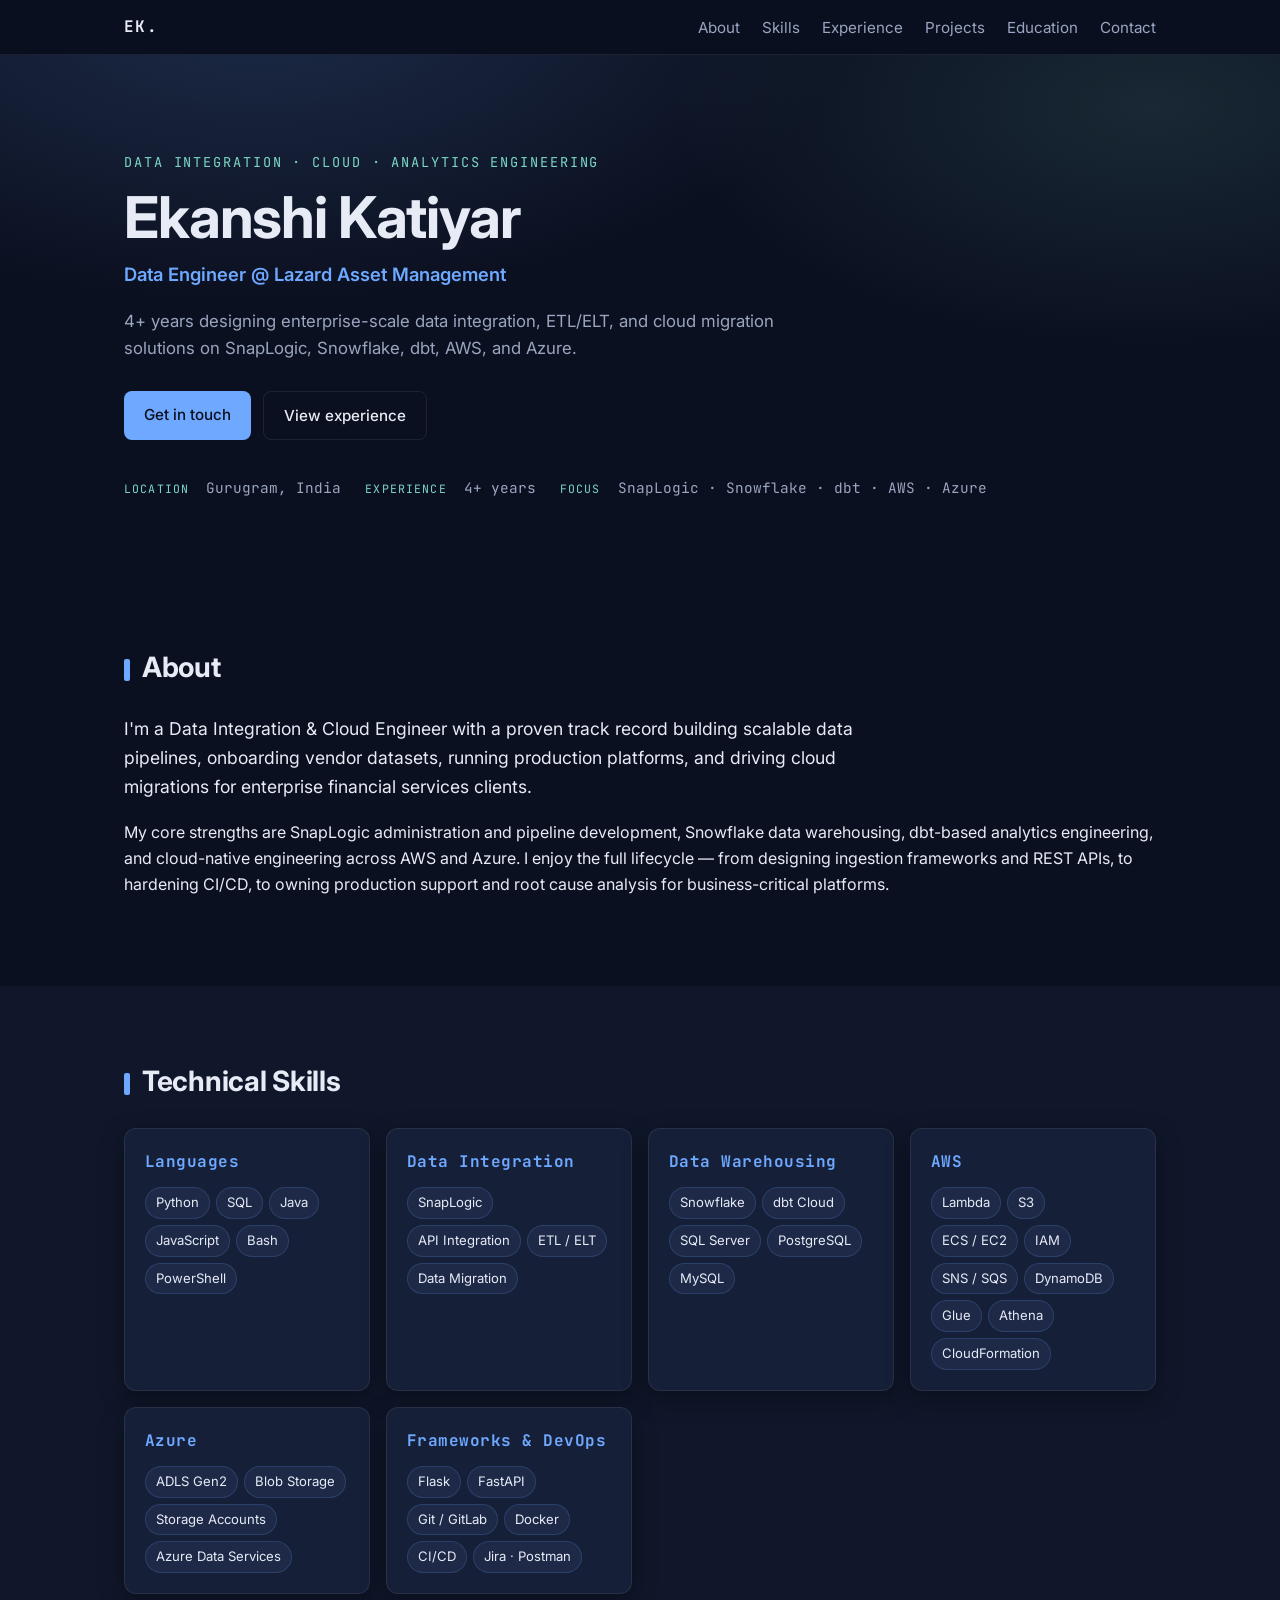
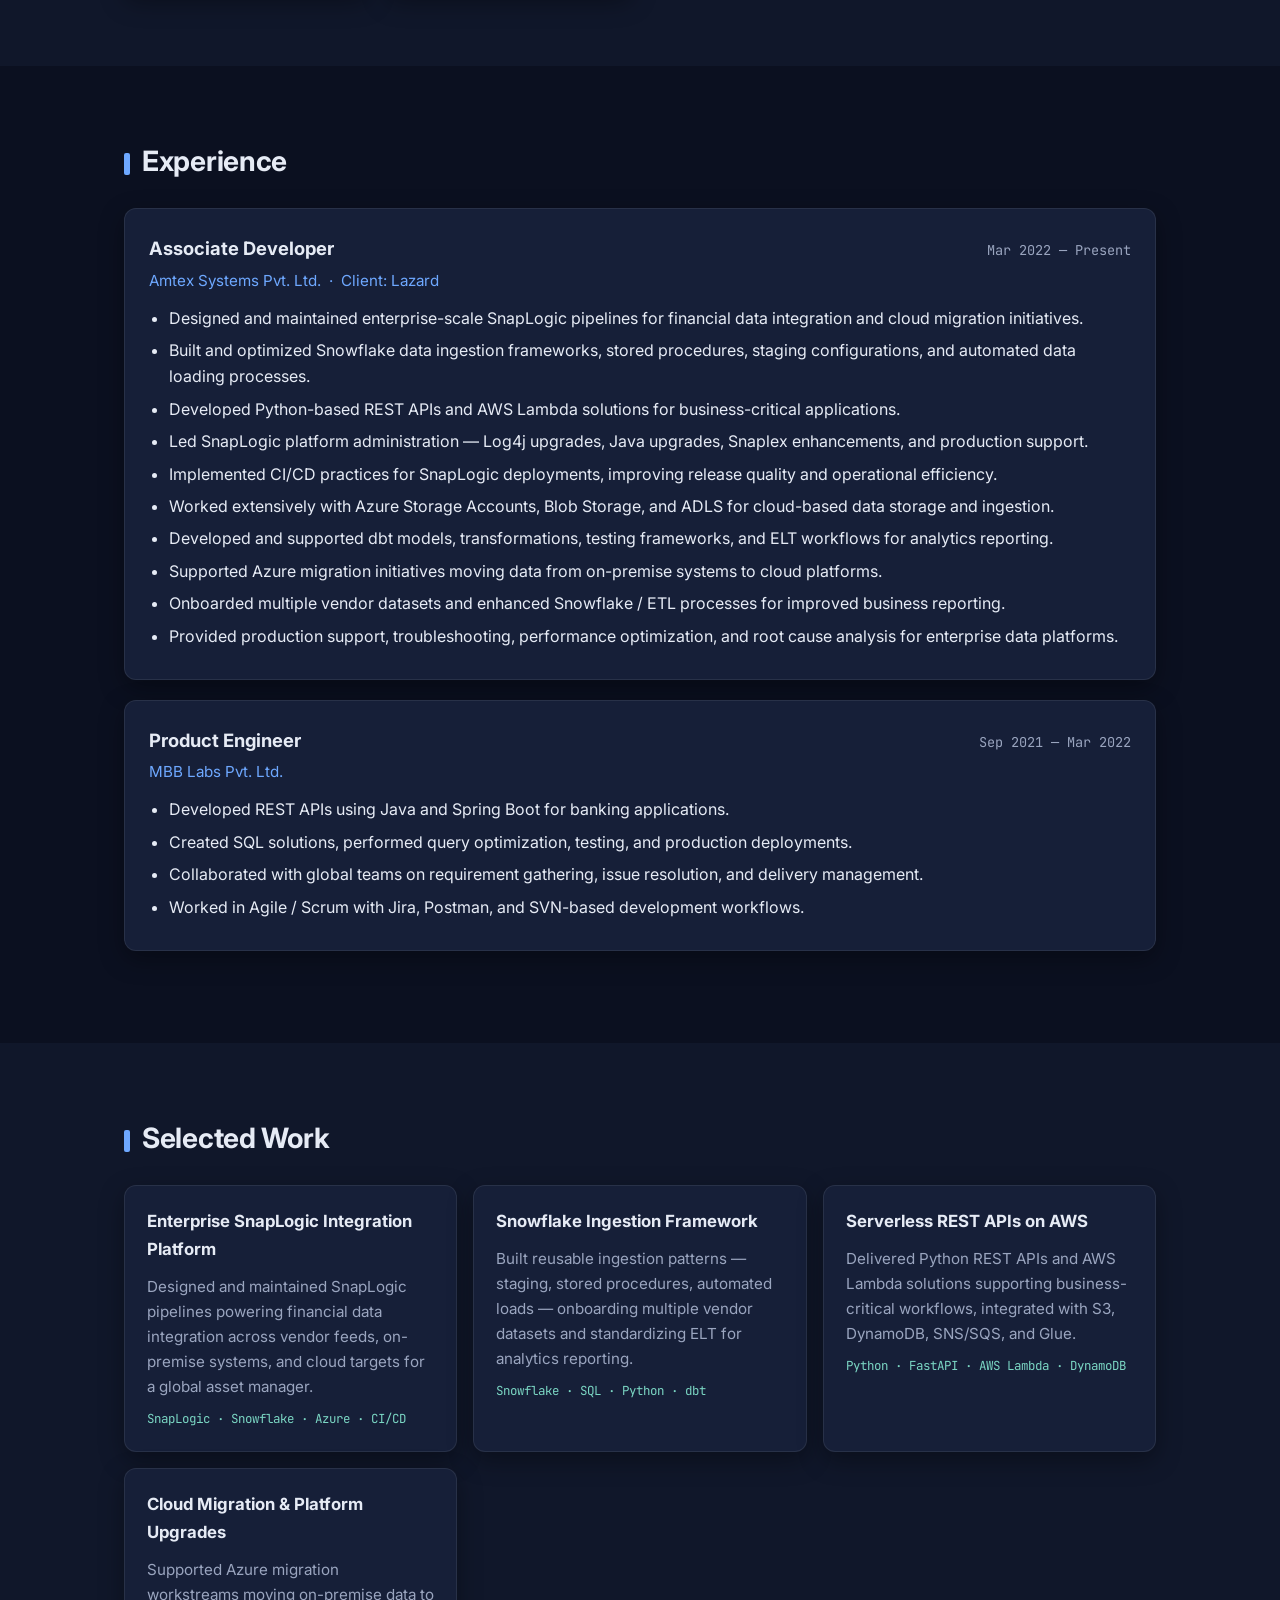
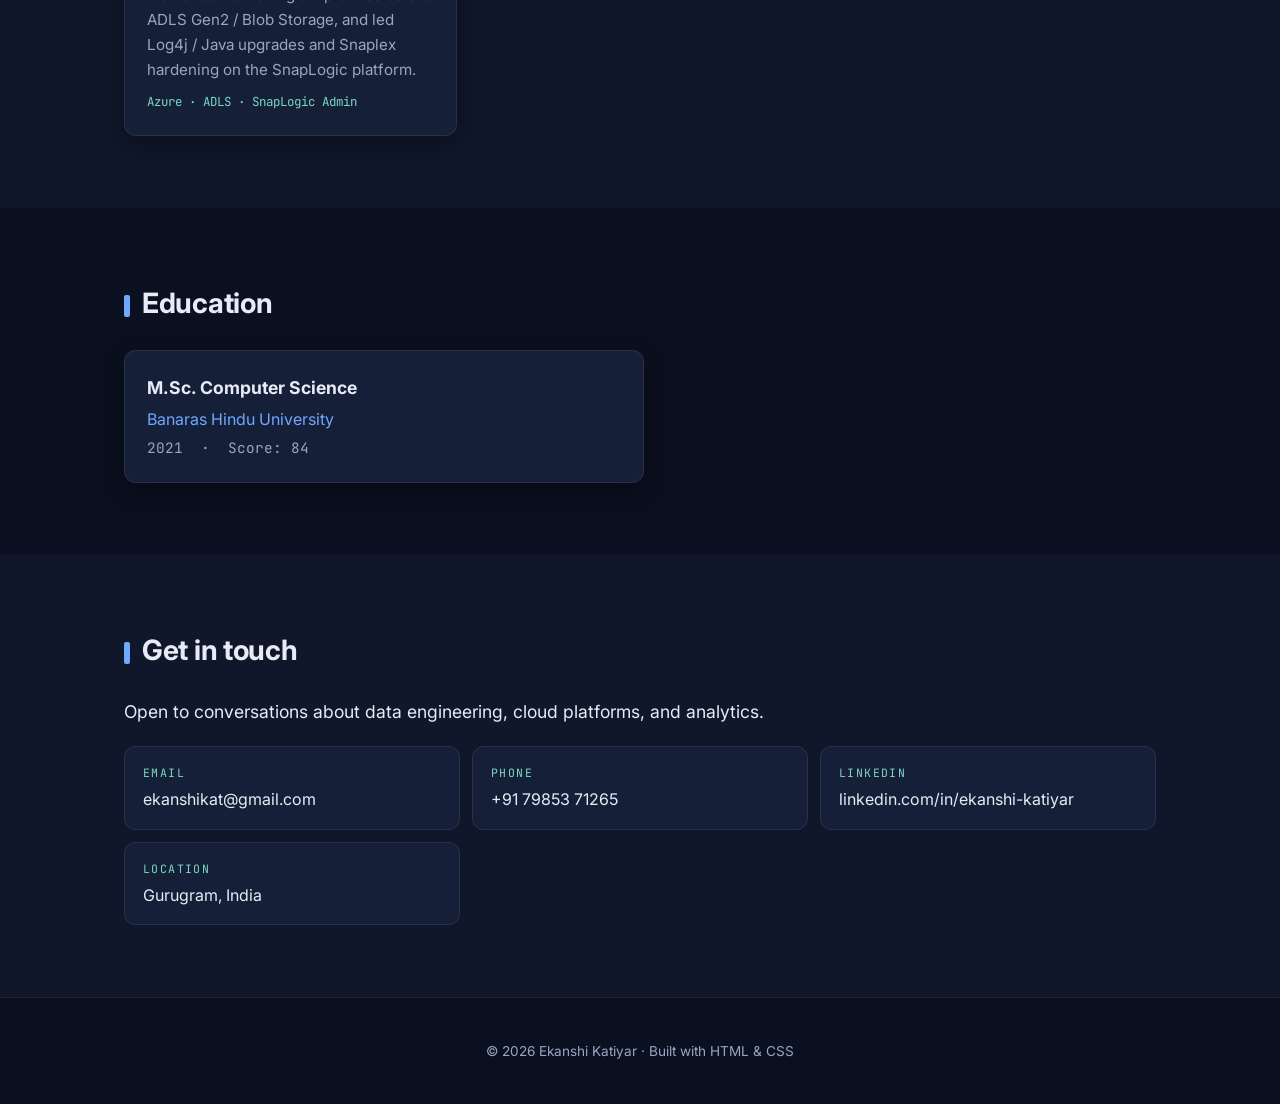
==== home.html @ 67f12a3a "Initial portfolio: animated intro + resume page" ====
<!DOCTYPE html>
<html lang="en">
<head>
  <meta charset="UTF-8" />
  <meta name="viewport" content="width=device-width, initial-scale=1.0" />
  <title>Ekanshi Katiyar — Data Integration & Cloud Engineer</title>
  <meta name="description" content="Portfolio of Ekanshi Katiyar — Data Integration & Cloud Engineer with 4+ years building enterprise data pipelines on SnapLogic, Snowflake, dbt, AWS, and Azure." />
  <link rel="stylesheet" href="styles.css" />
  <link rel="preconnect" href="https://fonts.googleapis.com" />
  <link rel="preconnect" href="https://fonts.gstatic.com" crossorigin />
  <link href="https://fonts.googleapis.com/css2?family=Inter:wght@400;500;600;700&family=JetBrains+Mono:wght@400;500&display=swap" rel="stylesheet" />
</head>
<body>
  <nav class="nav">
    <div class="nav-inner">
      <a href="#top" class="nav-logo">EK.</a>
      <ul class="nav-links">
        <li><a href="#about">About</a></li>
        <li><a href="#skills">Skills</a></li>
        <li><a href="#experience">Experience</a></li>
        <li><a href="#projects">Projects</a></li>
        <li><a href="#education">Education</a></li>
        <li><a href="#contact">Contact</a></li>
      </ul>
    </div>
  </nav>

  <header id="top" class="hero">
    <div class="container">
      <p class="hero-eyebrow">Data Integration &middot; Cloud &middot; Analytics Engineering</p>
      <h1>Ekanshi Katiyar</h1>
      <p class="hero-title">Data Engineer @ Lazard Asset Management</p>
      <p class="hero-sub">
        4+ years designing enterprise-scale data integration, ETL/ELT, and cloud migration
        solutions on SnapLogic, Snowflake, dbt, AWS, and Azure.
      </p>
      <div class="hero-cta">
        <a class="btn btn-primary" href="#contact">Get in touch</a>
        <a class="btn btn-ghost" href="#experience">View experience</a>
      </div>
      <ul class="hero-meta">
        <li><span>Location</span> Gurugram, India</li>
        <li><span>Experience</span> 4+ years</li>
        <li><span>Focus</span> SnapLogic &middot; Snowflake &middot; dbt &middot; AWS &middot; Azure</li>
      </ul>
    </div>
  </header>

  <main>
    <section id="about" class="section">
      <div class="container">
        <h2>About</h2>
        <p class="lead">
          I'm a Data Integration &amp; Cloud Engineer with a proven track record building
          scalable data pipelines, onboarding vendor datasets, running production platforms,
          and driving cloud migrations for enterprise financial services clients.
        </p>
        <p>
          My core strengths are SnapLogic administration and pipeline development,
          Snowflake data warehousing, dbt-based analytics engineering, and cloud-native
          engineering across AWS and Azure. I enjoy the full lifecycle &mdash; from
          designing ingestion frameworks and REST APIs, to hardening CI/CD, to owning
          production support and root cause analysis for business-critical platforms.
        </p>
      </div>
    </section>

    <section id="skills" class="section section-alt">
      <div class="container">
        <h2>Technical Skills</h2>
        <div class="skills-grid">
          <div class="skill-card">
            <h3>Languages</h3>
            <ul>
              <li>Python</li><li>SQL</li><li>Java</li>
              <li>JavaScript</li><li>Bash</li><li>PowerShell</li>
            </ul>
          </div>
          <div class="skill-card">
            <h3>Data Integration</h3>
            <ul>
              <li>SnapLogic</li><li>API Integration</li>
              <li>ETL / ELT</li><li>Data Migration</li>
            </ul>
          </div>
          <div class="skill-card">
            <h3>Data Warehousing</h3>
            <ul>
              <li>Snowflake</li><li>dbt Cloud</li>
              <li>SQL Server</li><li>PostgreSQL</li><li>MySQL</li>
            </ul>
          </div>
          <div class="skill-card">
            <h3>AWS</h3>
            <ul>
              <li>Lambda</li><li>S3</li><li>ECS / EC2</li>
              <li>IAM</li><li>SNS / SQS</li><li>DynamoDB</li>
              <li>Glue</li><li>Athena</li><li>CloudFormation</li>
            </ul>
          </div>
          <div class="skill-card">
            <h3>Azure</h3>
            <ul>
              <li>ADLS Gen2</li><li>Blob Storage</li>
              <li>Storage Accounts</li><li>Azure Data Services</li>
            </ul>
          </div>
          <div class="skill-card">
            <h3>Frameworks &amp; DevOps</h3>
            <ul>
              <li>Flask</li><li>FastAPI</li>
              <li>Git / GitLab</li><li>Docker</li>
              <li>CI/CD</li><li>Jira &middot; Postman</li>
            </ul>
          </div>
        </div>
      </div>
    </section>

    <section id="experience" class="section">
      <div class="container">
        <h2>Experience</h2>

        <article class="job">
          <header class="job-header">
            <div>
              <h3>Associate Developer</h3>
              <p class="job-company">Amtex Systems Pvt. Ltd. &nbsp;&middot;&nbsp; Client: Lazard</p>
            </div>
            <p class="job-dates">Mar 2022 &mdash; Present</p>
          </header>
          <ul class="job-points">
            <li>Designed and maintained enterprise-scale SnapLogic pipelines for financial data integration and cloud migration initiatives.</li>
            <li>Built and optimized Snowflake data ingestion frameworks, stored procedures, staging configurations, and automated data loading processes.</li>
            <li>Developed Python-based REST APIs and AWS Lambda solutions for business-critical applications.</li>
            <li>Led SnapLogic platform administration &mdash; Log4j upgrades, Java upgrades, Snaplex enhancements, and production support.</li>
            <li>Implemented CI/CD practices for SnapLogic deployments, improving release quality and operational efficiency.</li>
            <li>Worked extensively with Azure Storage Accounts, Blob Storage, and ADLS for cloud-based data storage and ingestion.</li>
            <li>Developed and supported dbt models, transformations, testing frameworks, and ELT workflows for analytics reporting.</li>
            <li>Supported Azure migration initiatives moving data from on-premise systems to cloud platforms.</li>
            <li>Onboarded multiple vendor datasets and enhanced Snowflake / ETL processes for improved business reporting.</li>
            <li>Provided production support, troubleshooting, performance optimization, and root cause analysis for enterprise data platforms.</li>
          </ul>
        </article>

        <article class="job">
          <header class="job-header">
            <div>
              <h3>Product Engineer</h3>
              <p class="job-company">MBB Labs Pvt. Ltd.</p>
            </div>
            <p class="job-dates">Sep 2021 &mdash; Mar 2022</p>
          </header>
          <ul class="job-points">
            <li>Developed REST APIs using Java and Spring Boot for banking applications.</li>
            <li>Created SQL solutions, performed query optimization, testing, and production deployments.</li>
            <li>Collaborated with global teams on requirement gathering, issue resolution, and delivery management.</li>
            <li>Worked in Agile / Scrum with Jira, Postman, and SVN-based development workflows.</li>
          </ul>
        </article>
      </div>
    </section>

    <section id="projects" class="section section-alt">
      <div class="container">
        <h2>Selected Work</h2>
        <div class="projects-grid">
          <div class="project-card">
            <h3>Enterprise SnapLogic Integration Platform</h3>
            <p>Designed and maintained SnapLogic pipelines powering financial data integration across vendor feeds, on-premise systems, and cloud targets for a global asset manager.</p>
            <p class="project-tags">SnapLogic &middot; Snowflake &middot; Azure &middot; CI/CD</p>
          </div>
          <div class="project-card">
            <h3>Snowflake Ingestion Framework</h3>
            <p>Built reusable ingestion patterns &mdash; staging, stored procedures, automated loads &mdash; onboarding multiple vendor datasets and standardizing ELT for analytics reporting.</p>
            <p class="project-tags">Snowflake &middot; SQL &middot; Python &middot; dbt</p>
          </div>
          <div class="project-card">
            <h3>Serverless REST APIs on AWS</h3>
            <p>Delivered Python REST APIs and AWS Lambda solutions supporting business-critical workflows, integrated with S3, DynamoDB, SNS/SQS, and Glue.</p>
            <p class="project-tags">Python &middot; FastAPI &middot; AWS Lambda &middot; DynamoDB</p>
          </div>
          <div class="project-card">
            <h3>Cloud Migration &amp; Platform Upgrades</h3>
            <p>Supported Azure migration workstreams moving on-premise data to ADLS Gen2 / Blob Storage, and led Log4j / Java upgrades and Snaplex hardening on the SnapLogic platform.</p>
            <p class="project-tags">Azure &middot; ADLS &middot; SnapLogic Admin</p>
          </div>
        </div>
      </div>
    </section>

    <section id="education" class="section">
      <div class="container">
        <h2>Education</h2>
        <div class="edu-card">
          <h3>M.Sc. Computer Science</h3>
          <p class="edu-inst">Banaras Hindu University</p>
          <p class="edu-meta">2021 &nbsp;&middot;&nbsp; Score: 84</p>
        </div>
      </div>
    </section>

    <section id="contact" class="section section-alt">
      <div class="container contact">
        <h2>Get in touch</h2>
        <p class="lead">
          Open to conversations about data engineering, cloud platforms, and analytics.
        </p>
        <ul class="contact-list">
          <li>
            <span class="contact-label">Email</span>
            <a href="mailto:ekanshikat@gmail.com">ekanshikat@gmail.com</a>
          </li>
          <li>
            <span class="contact-label">Phone</span>
            <a href="tel:+917985371265">+91 79853 71265</a>
          </li>
          <li>
            <span class="contact-label">LinkedIn</span>
            <a href="https://www.linkedin.com/in/ekanshi-katiyar/" target="_blank" rel="noopener">linkedin.com/in/ekanshi-katiyar</a>
          </li>
          <li>
            <span class="contact-label">Location</span>
            <span>Gurugram, India</span>
          </li>
        </ul>
      </div>
    </section>
  </main>

  <footer class="footer">
    <div class="container">
      <p>&copy; <span id="year"></span> Ekanshi Katiyar &middot; Built with HTML &amp; CSS</p>
    </div>
  </footer>

  <script>
    document.getElementById('year').textContent = new Date().getFullYear();
  </script>
</body>
</html>
---- styles.css ----
:root {
  --bg: #0b1020;
  --bg-alt: #10172a;
  --surface: #161f38;
  --text: #e6ebf5;
  --muted: #9aa5bf;
  --accent: #6ea8ff;
  --accent-2: #7bd7c4;
  --border: rgba(255, 255, 255, 0.08);
  --shadow: 0 8px 24px rgba(0, 0, 0, 0.35);
  --radius: 12px;
  --maxw: 1080px;
}

* { box-sizing: border-box; }

html { scroll-behavior: smooth; }

body {
  margin: 0;
  font-family: 'Inter', system-ui, -apple-system, Segoe UI, Roboto, Arial, sans-serif;
  color: var(--text);
  background: var(--bg);
  line-height: 1.65;
  -webkit-font-smoothing: antialiased;
}

.container {
  max-width: var(--maxw);
  margin: 0 auto;
  padding: 0 24px;
}

/* Nav */
.nav {
  position: sticky;
  top: 0;
  z-index: 10;
  background: rgba(11, 16, 32, 0.85);
  backdrop-filter: saturate(140%) blur(10px);
  border-bottom: 1px solid var(--border);
}
.nav-inner {
  max-width: var(--maxw);
  margin: 0 auto;
  padding: 14px 24px;
  display: flex;
  align-items: center;
  justify-content: space-between;
}
.nav-logo {
  font-weight: 700;
  letter-spacing: 0.08em;
  color: var(--text);
  text-decoration: none;
  font-family: 'JetBrains Mono', monospace;
}
.nav-links {
  list-style: none;
  display: flex;
  gap: 22px;
  margin: 0;
  padding: 0;
  flex-wrap: wrap;
}
.nav-links a {
  color: var(--muted);
  text-decoration: none;
  font-size: 0.95rem;
  transition: color 0.15s ease;
}
.nav-links a:hover { color: var(--accent); }

/* Hero */
.hero {
  padding: 96px 0 72px;
  background:
    radial-gradient(1000px 500px at 20% -10%, rgba(110, 168, 255, 0.18), transparent 60%),
    radial-gradient(800px 400px at 90% 10%, rgba(123, 215, 196, 0.12), transparent 60%),
    var(--bg);
}
.hero-eyebrow {
  color: var(--accent-2);
  font-family: 'JetBrains Mono', monospace;
  font-size: 0.85rem;
  letter-spacing: 0.14em;
  text-transform: uppercase;
  margin: 0 0 12px;
}
.hero h1 {
  font-size: clamp(2.4rem, 5vw, 3.6rem);
  line-height: 1.1;
  margin: 0 0 10px;
  letter-spacing: -0.02em;
}
.hero-title {
  color: var(--accent);
  font-weight: 600;
  font-size: 1.15rem;
  margin: 0 0 18px;
}
.hero-sub {
  color: var(--muted);
  font-size: 1.05rem;
  max-width: 62ch;
  margin: 0 0 28px;
}
.hero-cta {
  display: flex;
  gap: 12px;
  flex-wrap: wrap;
  margin-bottom: 36px;
}
.btn {
  display: inline-block;
  padding: 11px 20px;
  border-radius: 8px;
  font-weight: 500;
  text-decoration: none;
  font-size: 0.95rem;
  transition: transform 0.1s ease, background 0.15s ease, border-color 0.15s ease;
}
.btn-primary {
  background: var(--accent);
  color: #0b1020;
}
.btn-primary:hover { background: #8ab8ff; }
.btn-ghost {
  color: var(--text);
  border: 1px solid var(--border);
}
.btn-ghost:hover { border-color: var(--accent); color: var(--accent); }
.btn:active { transform: translateY(1px); }

.hero-meta {
  list-style: none;
  padding: 0;
  margin: 0;
  display: flex;
  flex-wrap: wrap;
  gap: 24px;
  color: var(--muted);
  font-size: 0.9rem;
  font-family: 'JetBrains Mono', monospace;
}
.hero-meta span {
  color: var(--accent-2);
  text-transform: uppercase;
  letter-spacing: 0.1em;
  font-size: 0.72rem;
  margin-right: 8px;
}

/* Sections */
.section { padding: 72px 0; }
.section-alt { background: var(--bg-alt); }
.section h2 {
  font-size: 1.75rem;
  margin: 0 0 24px;
  letter-spacing: -0.01em;
}
.section h2::before {
  content: "";
  display: inline-block;
  width: 6px;
  height: 22px;
  background: var(--accent);
  border-radius: 2px;
  margin-right: 12px;
  vertical-align: -4px;
}
.lead {
  font-size: 1.1rem;
  color: var(--text);
  max-width: 70ch;
}

/* Skills */
.skills-grid {
  display: grid;
  grid-template-columns: repeat(auto-fit, minmax(240px, 1fr));
  gap: 16px;
}
.skill-card {
  background: var(--surface);
  border: 1px solid var(--border);
  border-radius: var(--radius);
  padding: 20px;
  box-shadow: var(--shadow);
}
.skill-card h3 {
  margin: 0 0 12px;
  font-size: 1rem;
  color: var(--accent);
  font-family: 'JetBrains Mono', monospace;
  letter-spacing: 0.03em;
}
.skill-card ul {
  list-style: none;
  padding: 0;
  margin: 0;
  display: flex;
  flex-wrap: wrap;
  gap: 6px;
}
.skill-card li {
  background: rgba(110, 168, 255, 0.08);
  border: 1px solid rgba(110, 168, 255, 0.18);
  color: var(--text);
  padding: 4px 10px;
  border-radius: 999px;
  font-size: 0.82rem;
}

/* Jobs */
.job {
  background: var(--surface);
  border: 1px solid var(--border);
  border-radius: var(--radius);
  padding: 24px;
  margin-bottom: 20px;
  box-shadow: var(--shadow);
}
.job-header {
  display: flex;
  justify-content: space-between;
  align-items: baseline;
  gap: 16px;
  flex-wrap: wrap;
  margin-bottom: 8px;
}
.job-header h3 {
  margin: 0;
  font-size: 1.15rem;
}
.job-company {
  color: var(--accent);
  margin: 4px 0 0;
  font-size: 0.95rem;
}
.job-dates {
  color: var(--muted);
  font-family: 'JetBrains Mono', monospace;
  font-size: 0.85rem;
  margin: 0;
}
.job-points {
  margin: 12px 0 0;
  padding-left: 20px;
  color: var(--text);
}
.job-points li { margin-bottom: 6px; }

/* Projects */
.projects-grid {
  display: grid;
  grid-template-columns: repeat(auto-fit, minmax(260px, 1fr));
  gap: 16px;
}
.project-card {
  background: var(--surface);
  border: 1px solid var(--border);
  border-radius: var(--radius);
  padding: 22px;
  box-shadow: var(--shadow);
  transition: transform 0.15s ease, border-color 0.15s ease;
}
.project-card:hover {
  transform: translateY(-2px);
  border-color: rgba(110, 168, 255, 0.4);
}
.project-card h3 {
  margin: 0 0 10px;
  font-size: 1.05rem;
  color: var(--text);
}
.project-card p { margin: 0 0 10px; color: var(--muted); font-size: 0.95rem; }
.project-tags {
  font-family: 'JetBrains Mono', monospace;
  font-size: 0.78rem !important;
  color: var(--accent-2) !important;
  margin: 0 !important;
}

/* Education */
.edu-card {
  background: var(--surface);
  border: 1px solid var(--border);
  border-radius: var(--radius);
  padding: 22px;
  box-shadow: var(--shadow);
  max-width: 520px;
}
.edu-card h3 { margin: 0 0 4px; font-size: 1.1rem; }
.edu-inst { color: var(--accent); margin: 0 0 4px; }
.edu-meta { color: var(--muted); margin: 0; font-family: 'JetBrains Mono', monospace; font-size: 0.9rem; }

/* Contact */
.contact-list {
  list-style: none;
  padding: 0;
  margin: 20px 0 0;
  display: grid;
  grid-template-columns: repeat(auto-fit, minmax(260px, 1fr));
  gap: 12px;
}
.contact-list li {
  background: var(--surface);
  border: 1px solid var(--border);
  border-radius: var(--radius);
  padding: 16px 18px;
}
.contact-label {
  display: block;
  font-family: 'JetBrains Mono', monospace;
  font-size: 0.72rem;
  color: var(--accent-2);
  text-transform: uppercase;
  letter-spacing: 0.12em;
  margin-bottom: 4px;
}
.contact-list a { color: var(--text); text-decoration: none; }
.contact-list a:hover { color: var(--accent); }

/* Footer */
.footer {
  padding: 28px 0;
  border-top: 1px solid var(--border);
  color: var(--muted);
  font-size: 0.85rem;
  text-align: center;
}

/* Mobile */
@media (max-width: 640px) {
  .nav-inner { padding: 12px 16px; }
  .nav-links { gap: 14px; }
  .nav-links a { font-size: 0.88rem; }
  .hero { padding: 64px 0 48px; }
  .section { padding: 56px 0; }
  .job-header { flex-direction: column; }
}
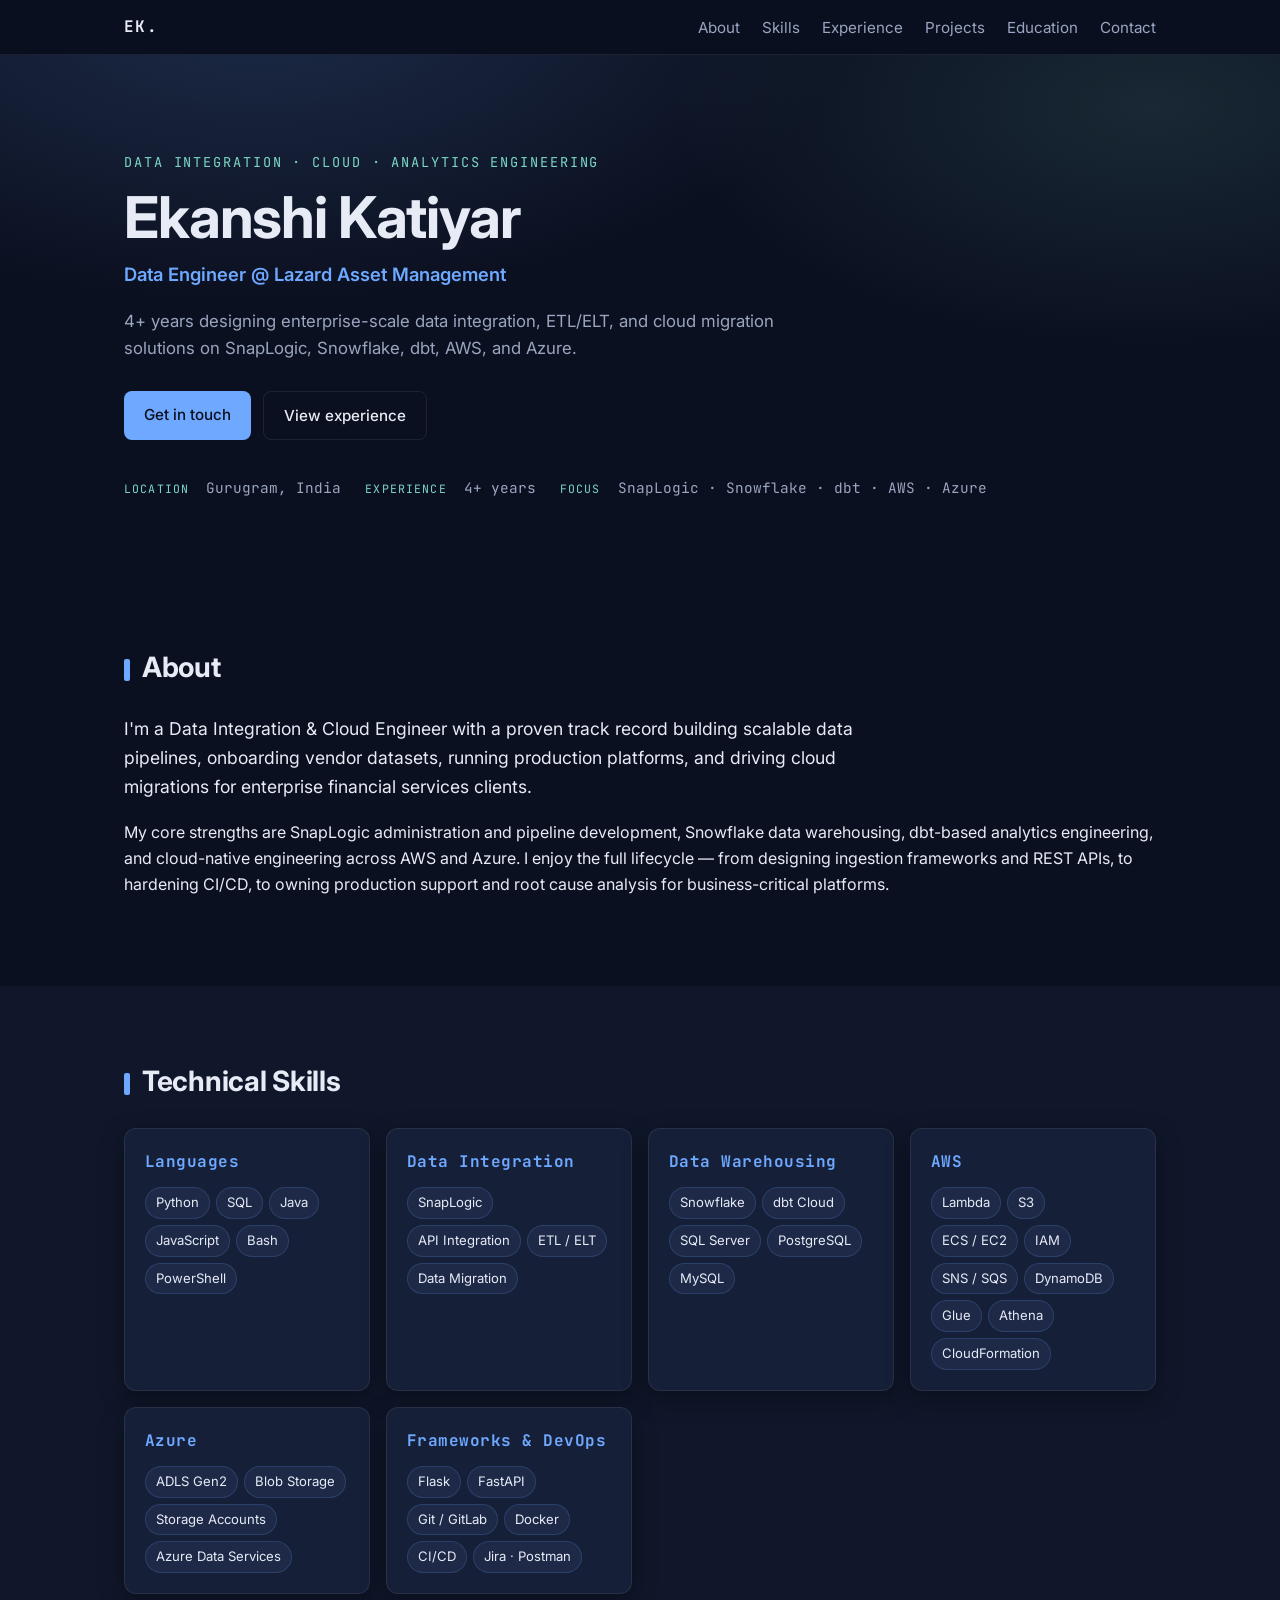
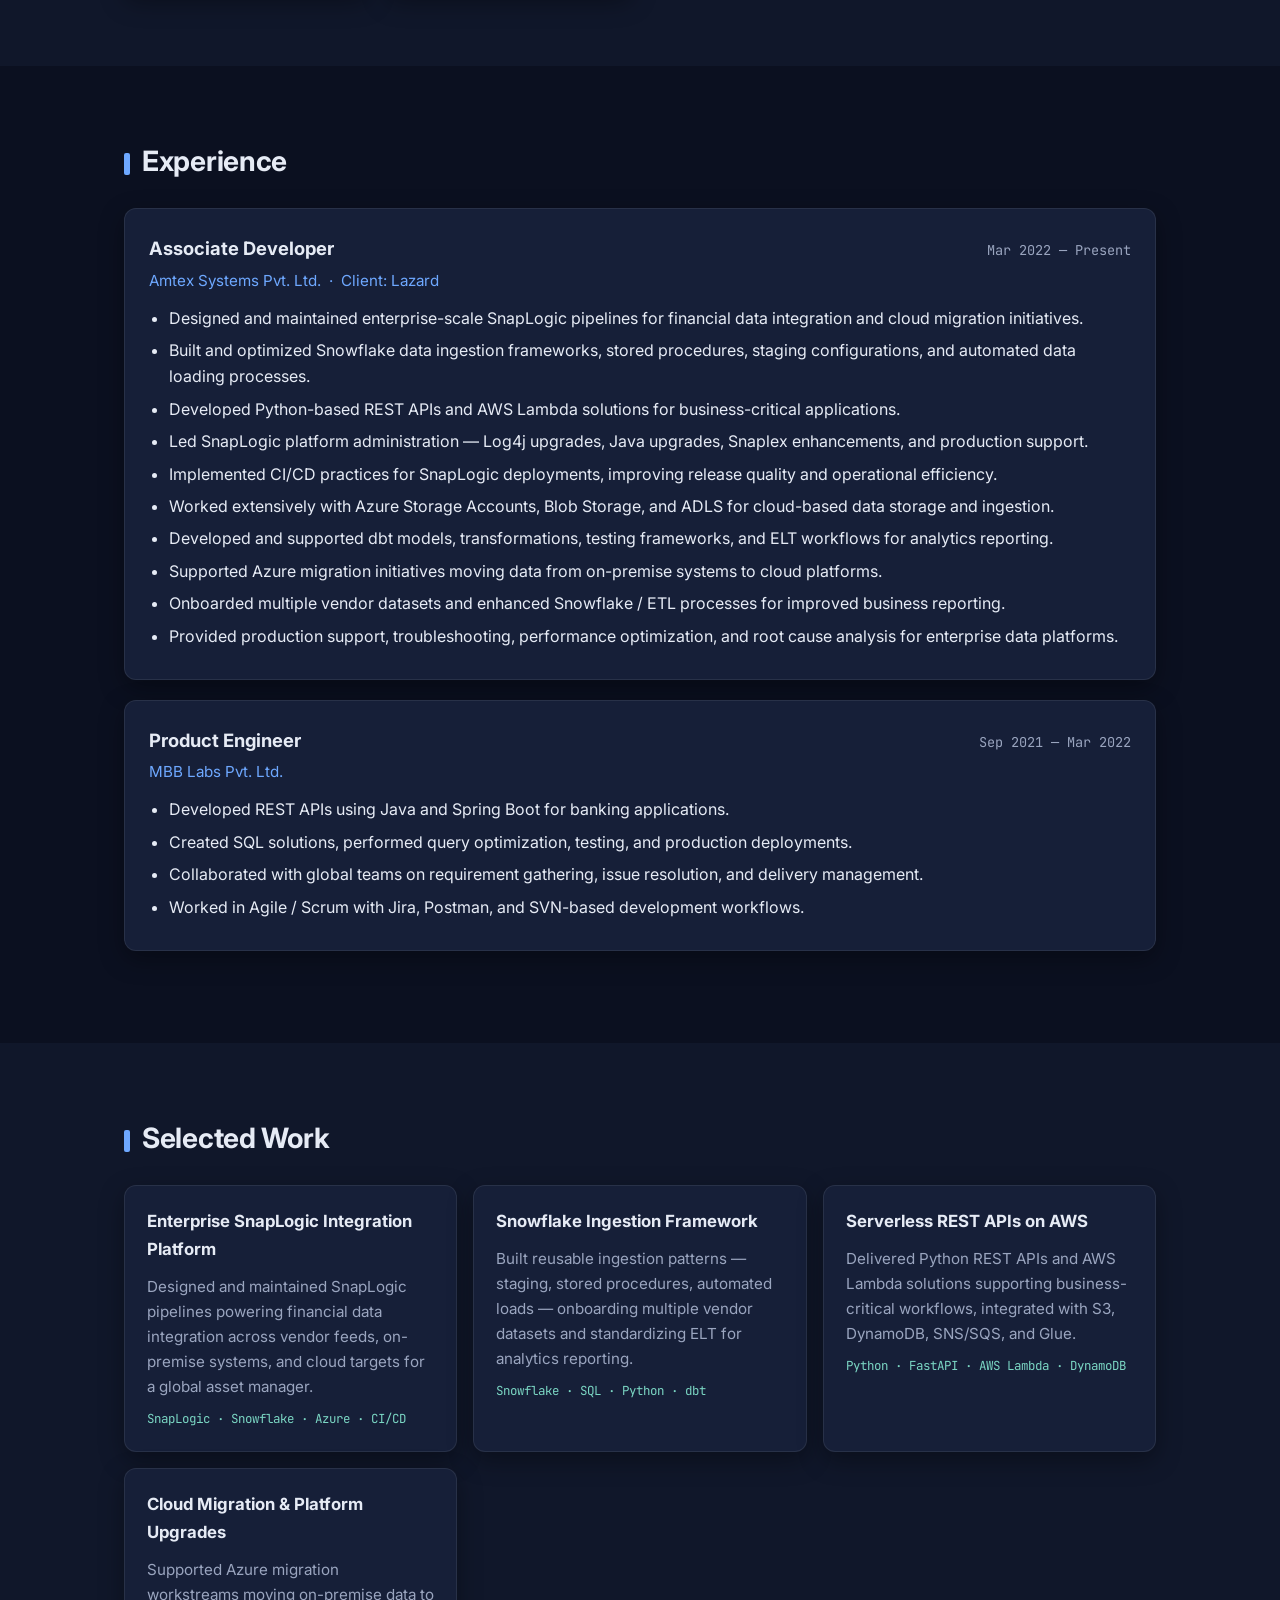
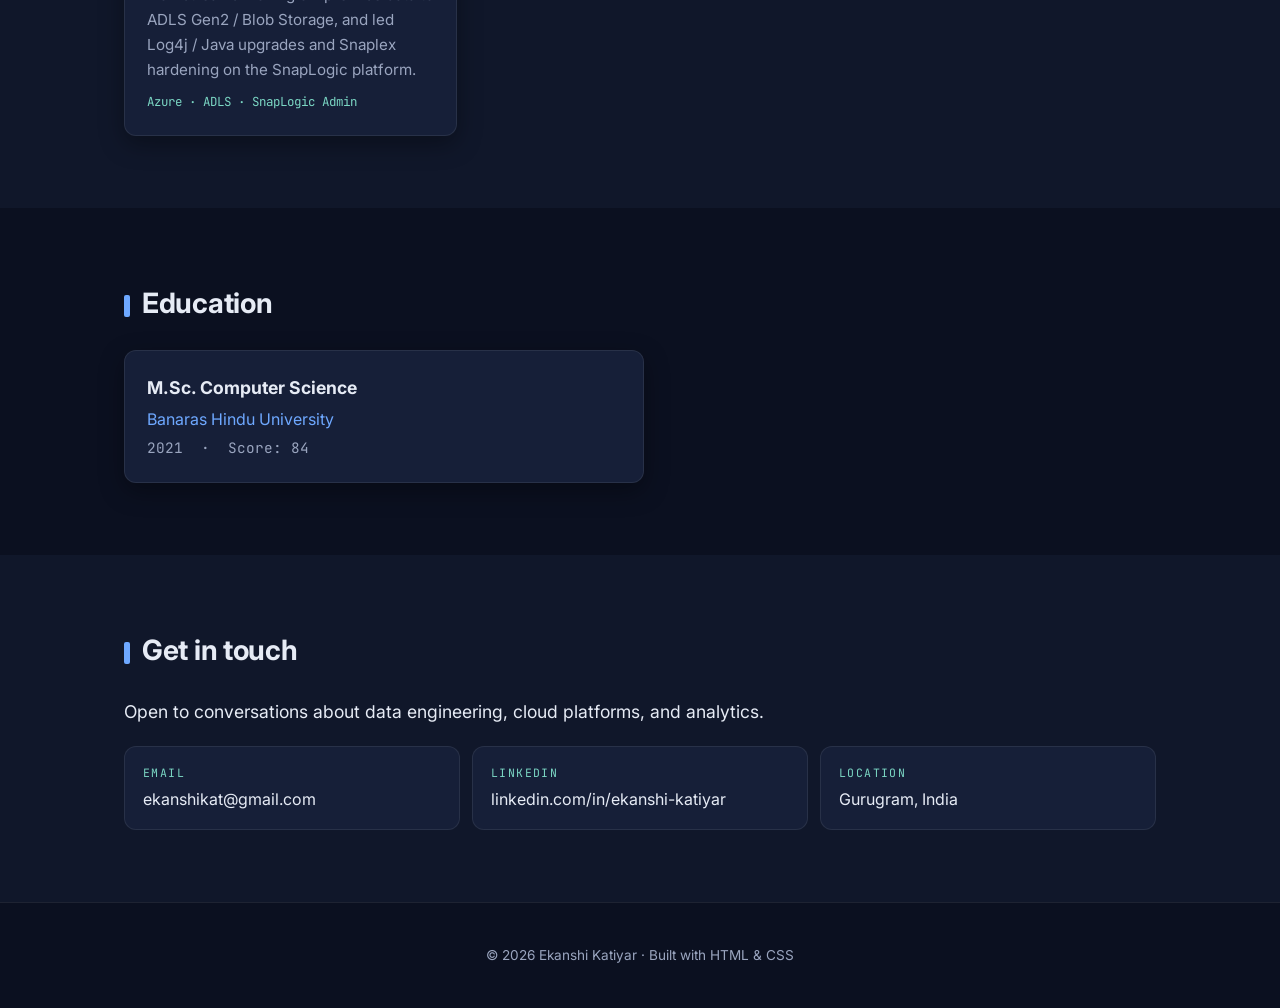
==== commit a767424c: "Remove phone number from public contact section" ====
--- a/home.html
+++ b/home.html
@@ -212,10 +212,6 @@
             <a href="mailto:ekanshikat@gmail.com">ekanshikat@gmail.com</a>
           </li>
           <li>
-            <span class="contact-label">Phone</span>
-            <a href="tel:+917985371265">+91 79853 71265</a>
-          </li>
-          <li>
             <span class="contact-label">LinkedIn</span>
             <a href="https://www.linkedin.com/in/ekanshi-katiyar/" target="_blank" rel="noopener">linkedin.com/in/ekanshi-katiyar</a>
           </li>
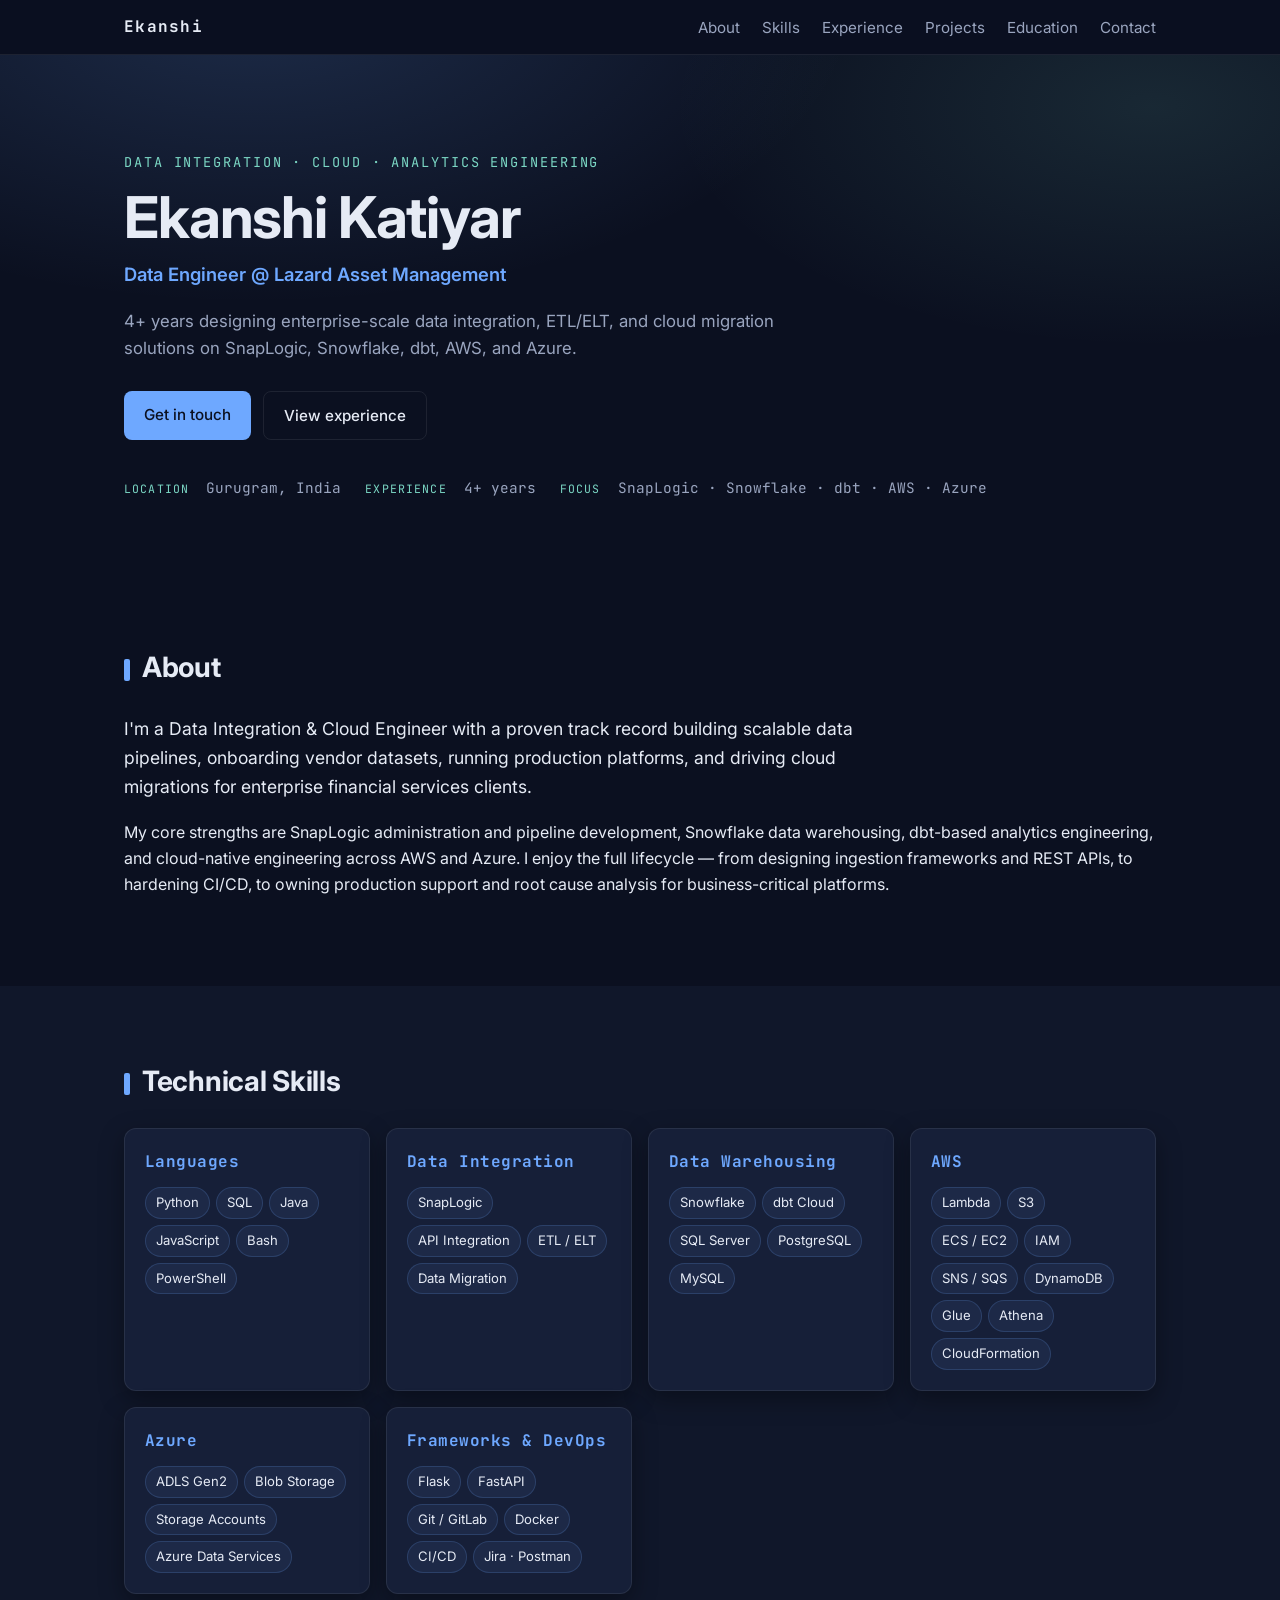
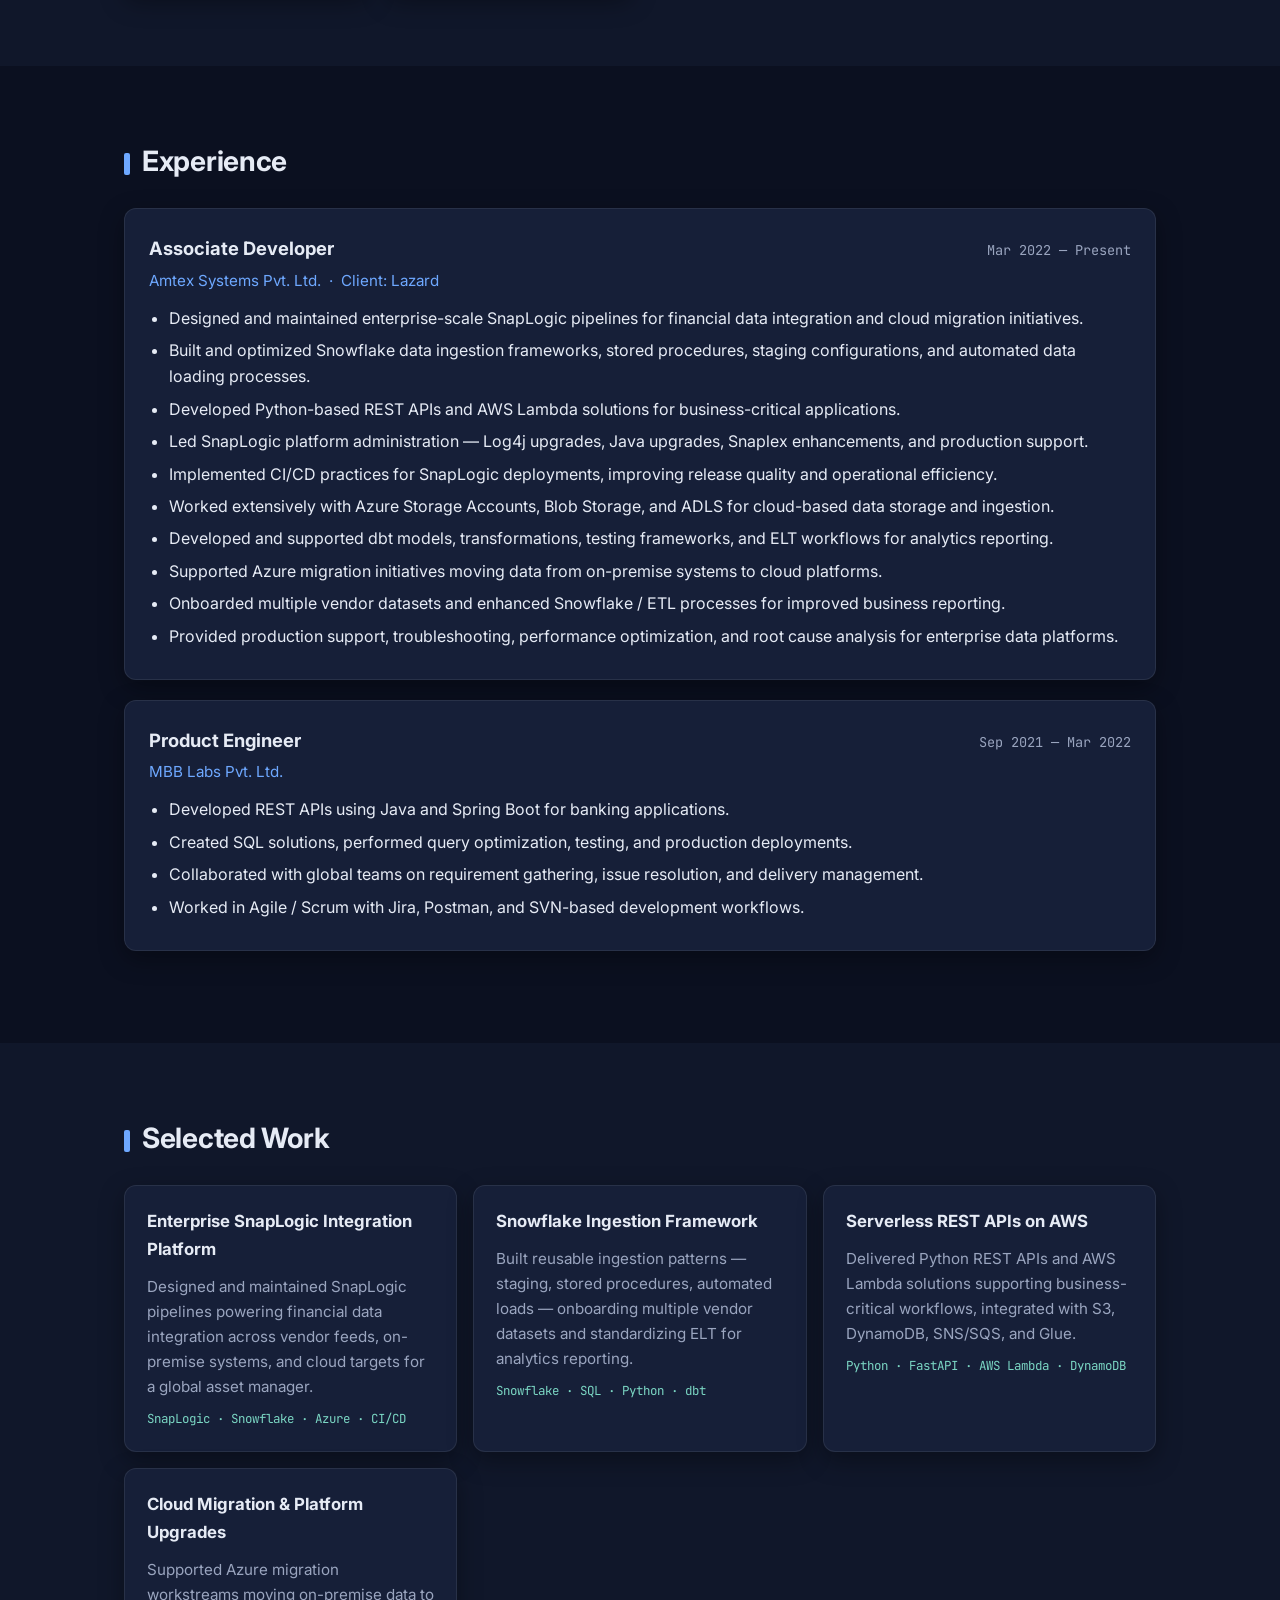
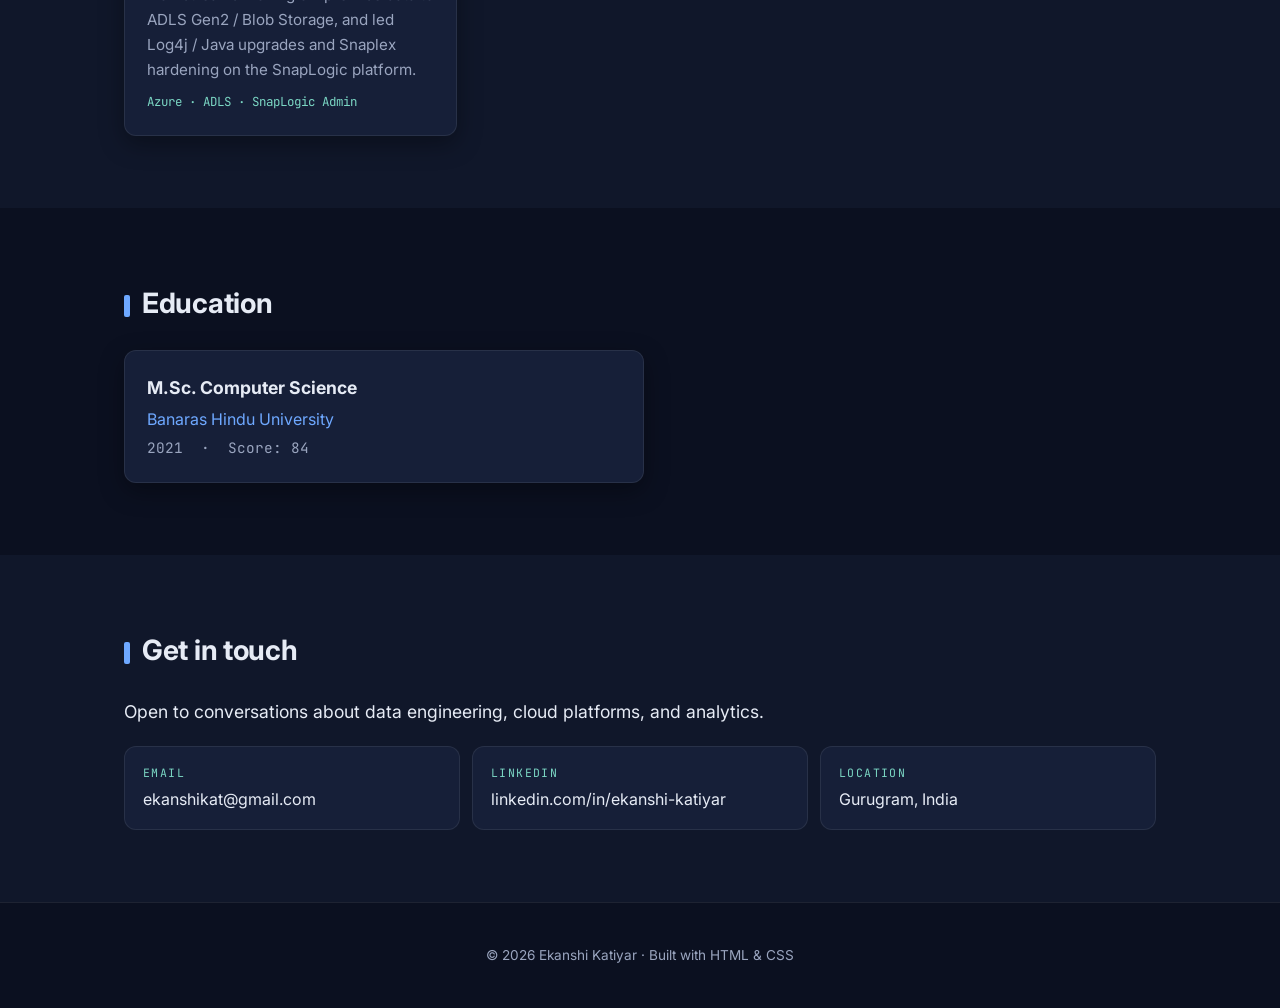
==== commit b9097ef5: "Change nav logo from EK. to Ekanshi" ====
--- a/home.html
+++ b/home.html
@@ -13,7 +13,7 @@
 <body>
   <nav class="nav">
     <div class="nav-inner">
-      <a href="#top" class="nav-logo">EK.</a>
+      <a href="#top" class="nav-logo">Ekanshi</a>
       <ul class="nav-links">
         <li><a href="#about">About</a></li>
         <li><a href="#skills">Skills</a></li>
